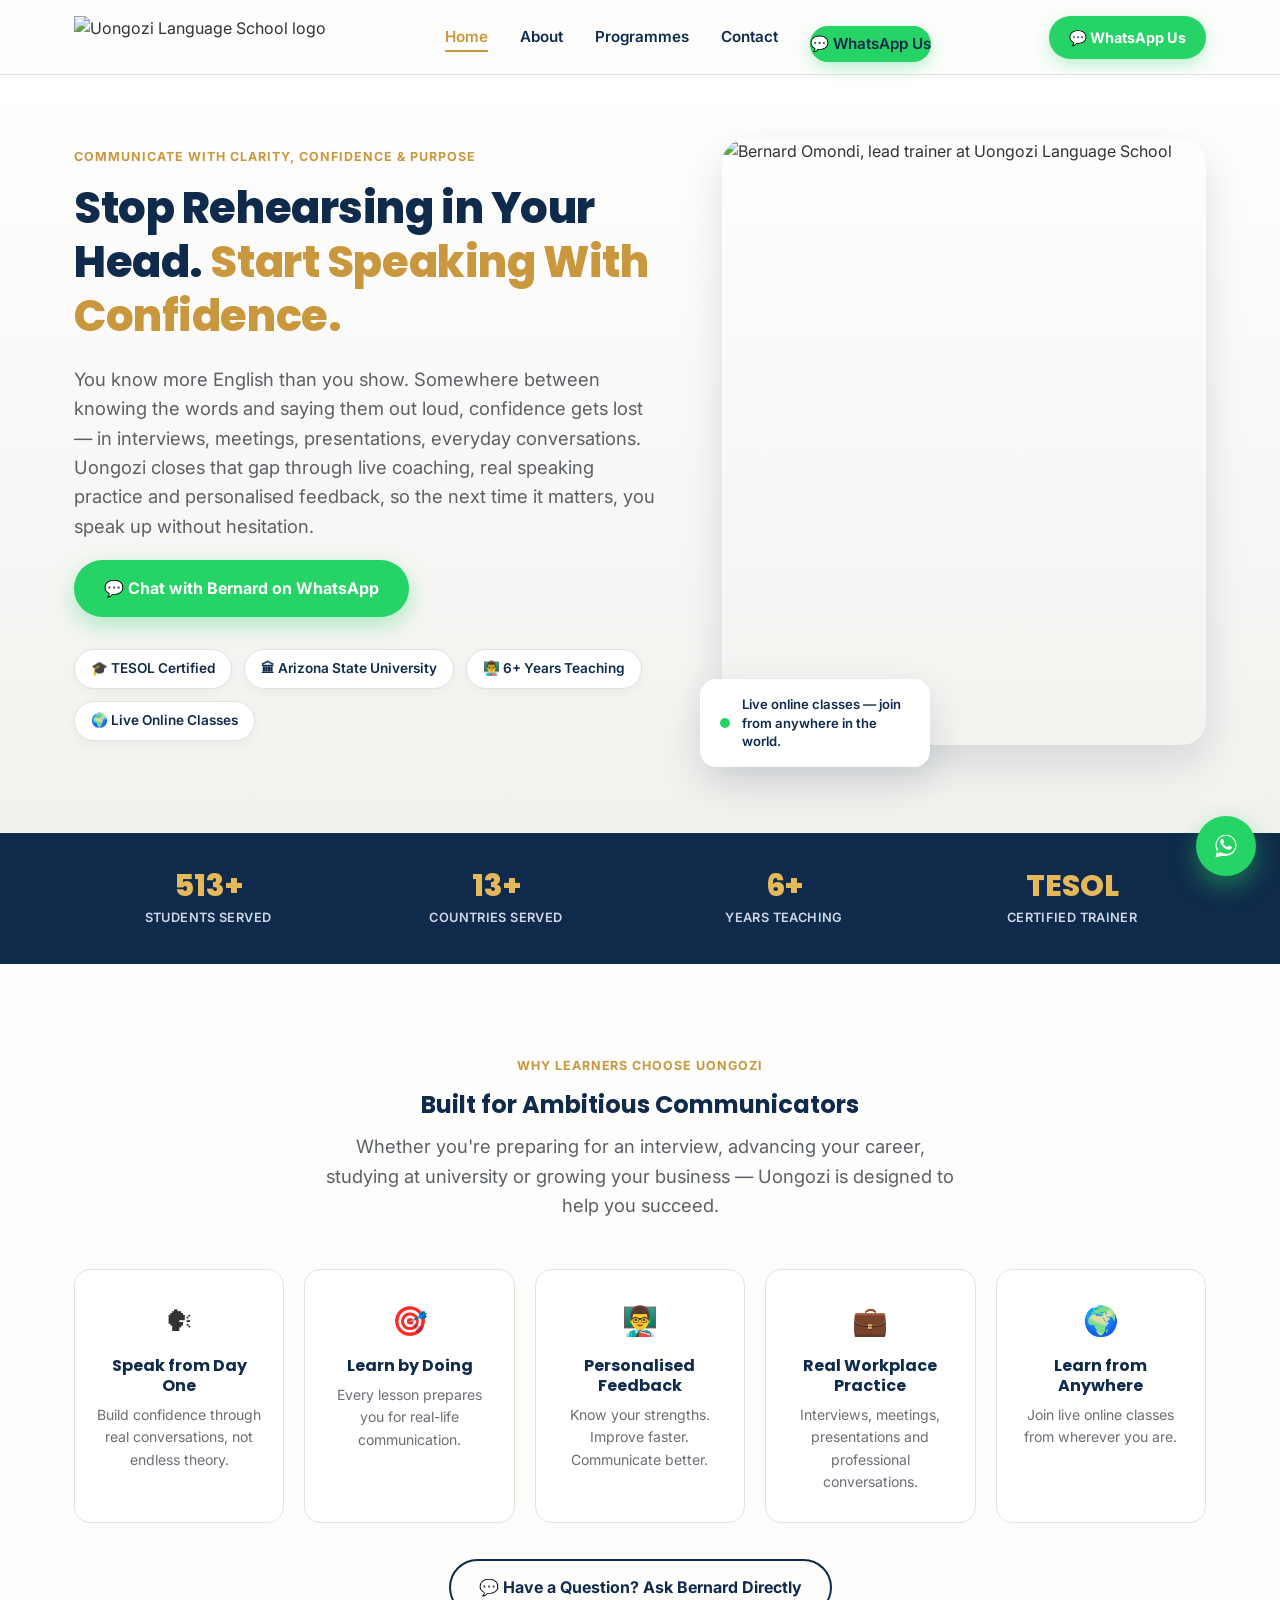
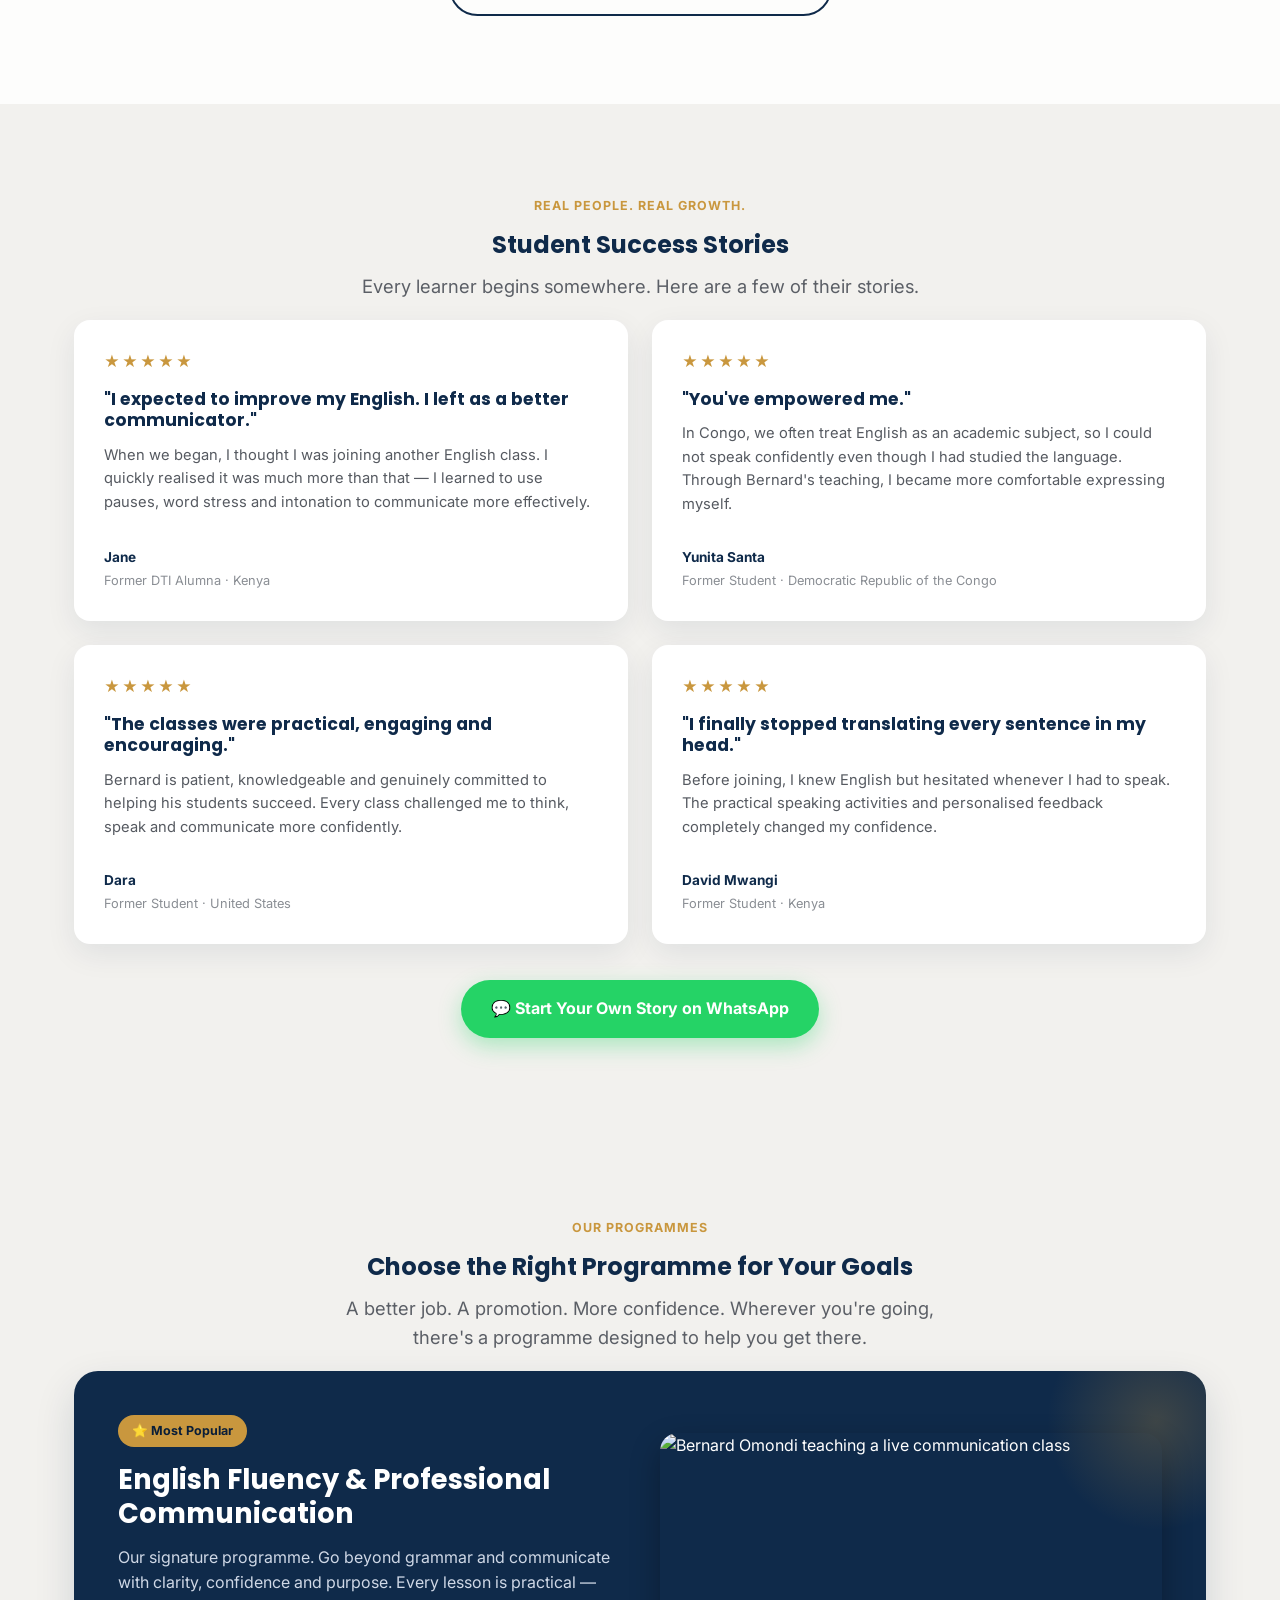
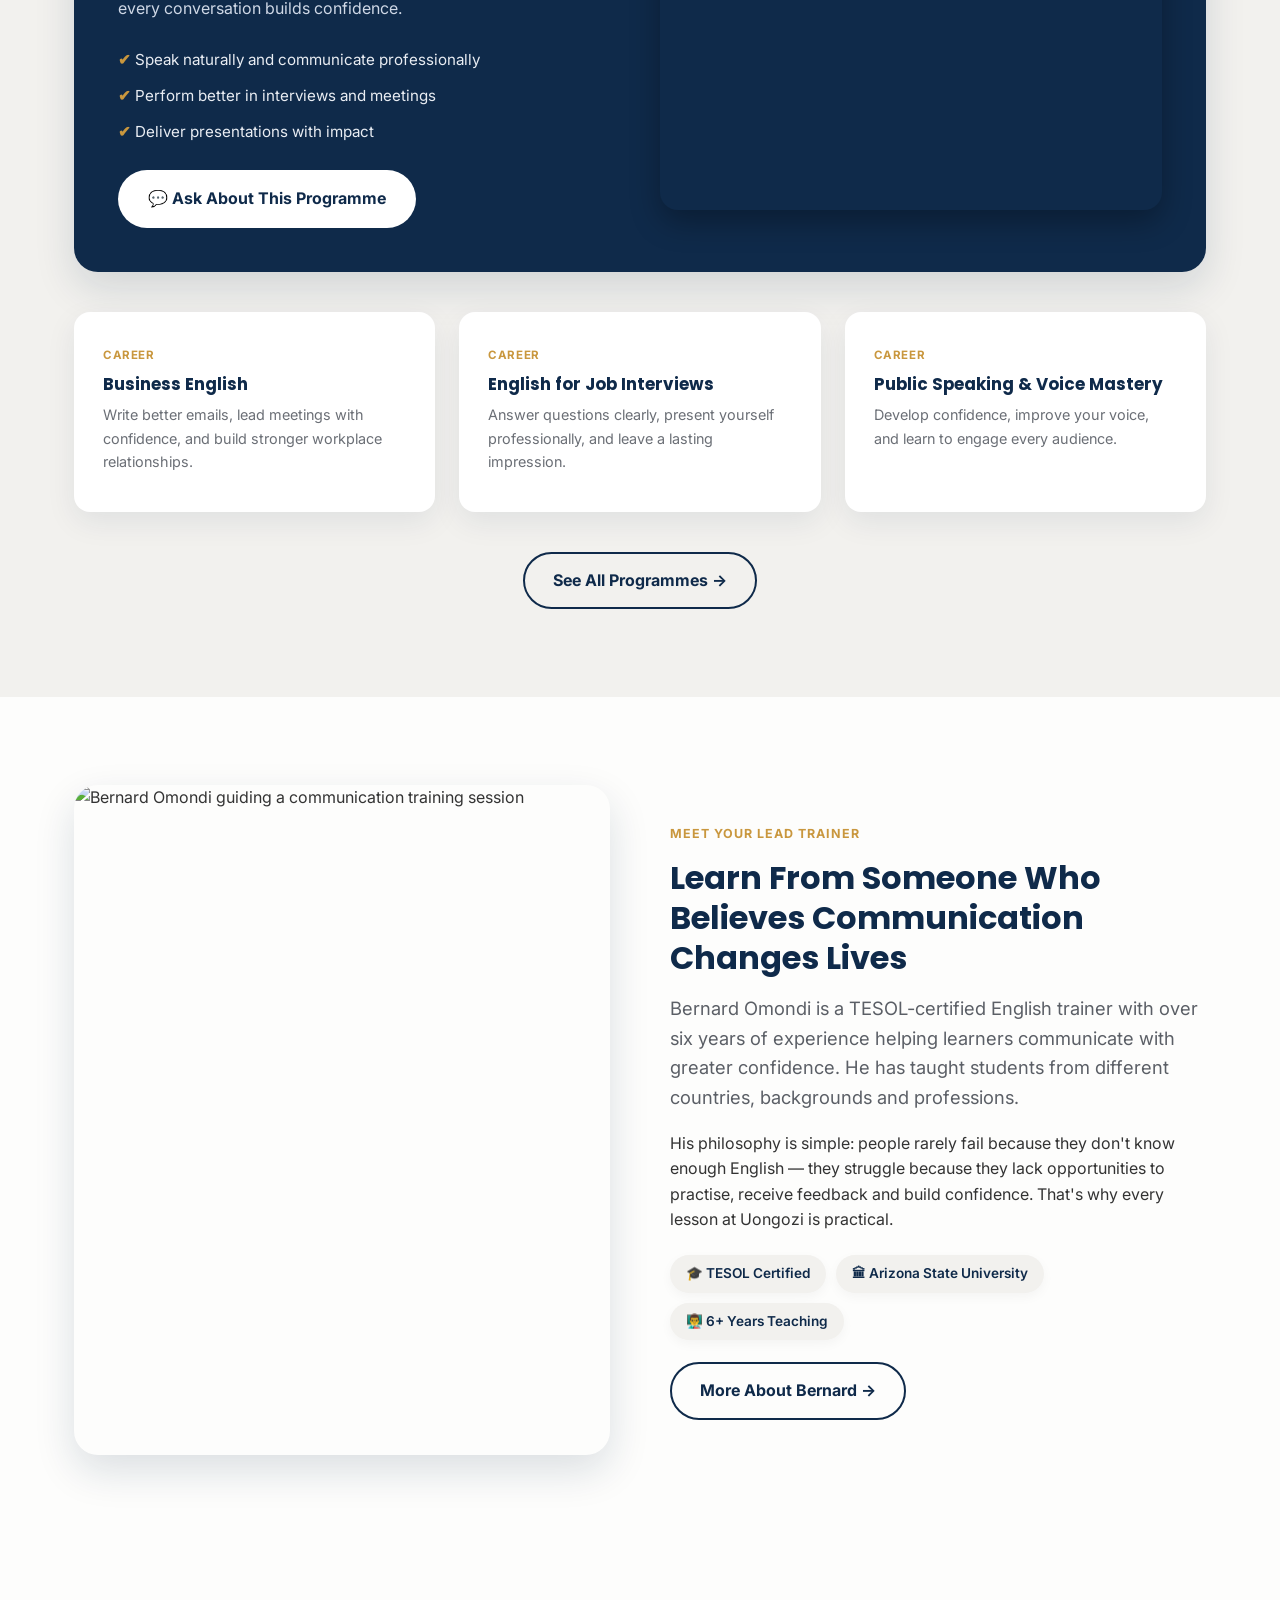
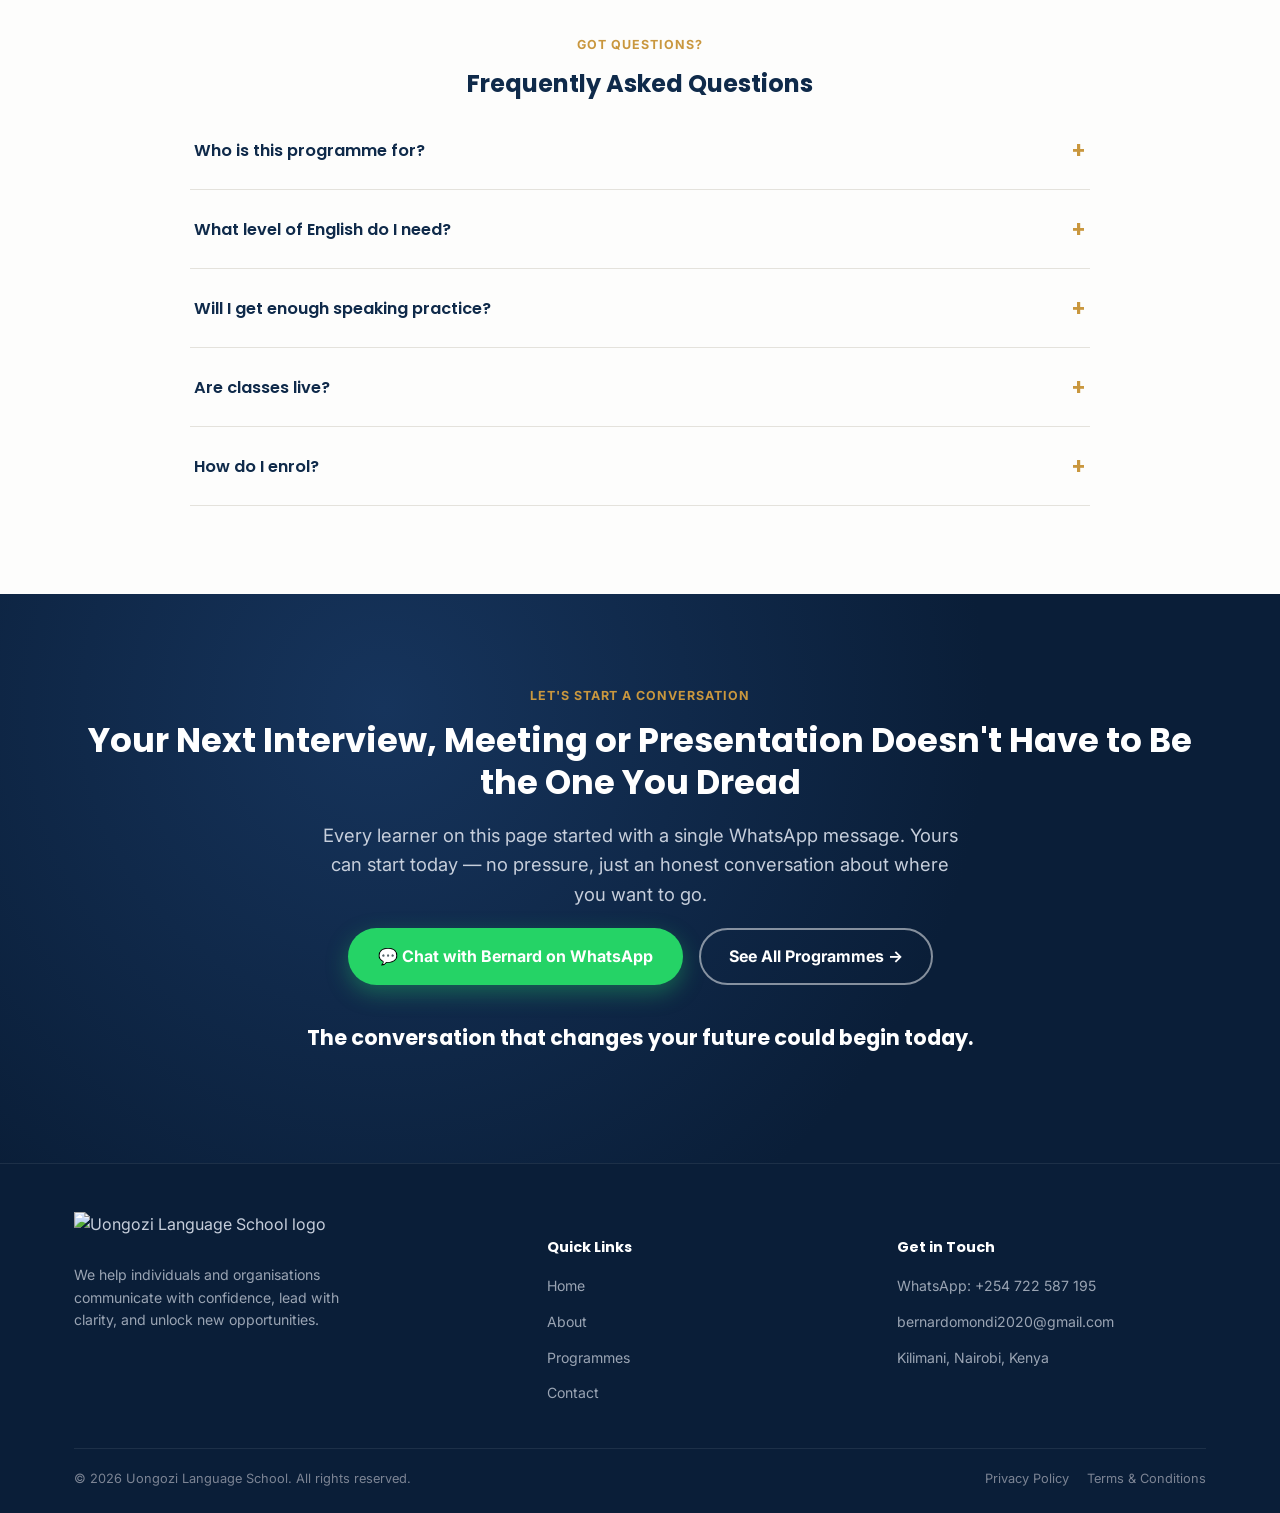
==== index.html @ 48e2d5d8 "Add files via upload" ====
<!DOCTYPE html>
<html lang="en">
<head>
<meta charset="UTF-8">
<meta name="viewport" content="width=device-width, initial-scale=1.0">
<title>Uongozi Language School | Communicate with Clarity, Confidence and Purpose</title>
<meta name="description" content="Uongozi Language School helps professionals, students and entrepreneurs communicate with confidence in English, Kiswahili and French. Live online coaching with Bernard Omondi, TESOL certified. Start a conversation on WhatsApp today.">
<link rel="icon" href="images/logo.png">
<link rel="preconnect" href="https://fonts.googleapis.com">
<link href="https://fonts.googleapis.com/css2?family=Poppins:wght@500;600;700;800&family=Inter:wght@400;500;600;700&display=swap" rel="stylesheet">
<link rel="stylesheet" href="style.css">
</head>
<body>

<header>
  <nav class="nav">
    <a href="index.html" class="brand">
      <img src="images/logo.png" alt="Uongozi Language School logo">
    </a>
    <ul class="nav-links" id="navLinks">
      <li><a href="index.html" class="active">Home</a></li>
      <li><a href="about.html">About</a></li>
      <li><a href="programmes.html">Programmes</a></li>
      <li><a href="contact.html">Contact</a></li>
      <li class="mobile-cta">
        <a href="https://wa.me/254722587195?text=Hi%20Bernard%2C%20I%27d%20like%20to%20know%20more%20about%20Uongozi%20Language%20School" class="nav-cta" style="display:flex;margin-top:14px;">💬 WhatsApp Us</a>
      </li>
    </ul>
    <a href="https://wa.me/254722587195?text=Hi%20Bernard%2C%20I%27d%20like%20to%20know%20more%20about%20Uongozi%20Language%20School" class="nav-cta">💬 WhatsApp Us</a>
    <button class="hamburger" id="hamburger" aria-label="Toggle menu">
      <span></span><span></span><span></span>
    </button>
  </nav>
</header>

<main>

  <!-- HERO -->
  <section class="hero">
    <div class="wrap">
      <div class="hero-copy">
        <span class="eyebrow">Communicate with Clarity, Confidence &amp; Purpose</span>
        <h1>Stop Rehearsing in Your Head. <span class="accent">Start Speaking With Confidence.</span></h1>
        <p class="lead">You know more English than you show. Somewhere between knowing the words and saying them out loud, confidence gets lost — in interviews, meetings, presentations, everyday conversations. Uongozi closes that gap through live coaching, real speaking practice and personalised feedback, so the next time it matters, you speak up without hesitation.</p>
        <a href="https://wa.me/254722587195?text=Hi%20Bernard%2C%20I%27d%20like%20to%20start%20a%20conversation%20about%20Uongozi%20programmes" class="btn btn-primary">💬 Chat with Bernard on WhatsApp</a>
        <div class="hero-badges">
          <span class="badge">🎓 TESOL Certified</span>
          <span class="badge">🏛 Arizona State University</span>
          <span class="badge">👨‍🏫 6+ Years Teaching</span>
          <span class="badge">🌍 Live Online Classes</span>
        </div>
      </div>
      <div class="hero-media">
        <img src="images/bernard-hero.jpg" alt="Bernard Omondi, lead trainer at Uongozi Language School" loading="lazy">
        <div class="float-card">
          <span class="dot"></span>
          <p>Live online classes — join from anywhere in the world.</p>
        </div>
      </div>
    </div>
  </section>

  <!-- SOCIAL PROOF STRIP -->
  <section class="stats-strip">
    <div class="wrap stats-grid">
      <div class="stat-item"><span class="stat-num">513+</span><span class="stat-label">Students Served</span></div>
      <div class="stat-item"><span class="stat-num">13+</span><span class="stat-label">Countries Served</span></div>
      <div class="stat-item"><span class="stat-num">6+</span><span class="stat-label">Years Teaching</span></div>
      <div class="stat-item"><span class="stat-num">TESOL</span><span class="stat-label">Certified Trainer</span></div>
    </div>
  </section>

  <!-- WHY CHOOSE -->
  <section class="why" id="why">
    <div class="wrap center reveal">
      <span class="eyebrow">Why Learners Choose Uongozi</span>
      <h2>Built for Ambitious Communicators</h2>
      <p class="lead">Whether you're preparing for an interview, advancing your career, studying at university or growing your business — Uongozi is designed to help you succeed.</p>
    </div>
    <div class="wrap">
      <div class="why-grid">
        <div class="why-card reveal"><div class="icon">🗣</div><h3>Speak from Day One</h3><p>Build confidence through real conversations, not endless theory.</p></div>
        <div class="why-card reveal"><div class="icon">🎯</div><h3>Learn by Doing</h3><p>Every lesson prepares you for real-life communication.</p></div>
        <div class="why-card reveal"><div class="icon">👨‍🏫</div><h3>Personalised Feedback</h3><p>Know your strengths. Improve faster. Communicate better.</p></div>
        <div class="why-card reveal"><div class="icon">💼</div><h3>Real Workplace Practice</h3><p>Interviews, meetings, presentations and professional conversations.</p></div>
        <div class="why-card reveal"><div class="icon">🌍</div><h3>Learn from Anywhere</h3><p>Join live online classes from wherever you are.</p></div>
      </div>
      <div class="center reveal" style="margin-top:36px;">
        <a href="https://wa.me/254722587195?text=Hi%20Bernard%2C%20I%27d%20like%20to%20know%20more%20about%20Uongozi" class="btn btn-outline">💬 Have a Question? Ask Bernard Directly</a>
      </div>
    </div>
  </section>

  <!-- STORIES (moved up for prominence) -->
  <section class="stories" id="stories">
    <div class="wrap">
      <div class="center reveal">
        <span class="eyebrow">Real People. Real Growth.</span>
        <h2>Student Success Stories</h2>
        <p class="lead">Every learner begins somewhere. Here are a few of their stories.</p>
      </div>
      <div class="stories-grid">
        <div class="story-card reveal">
          <div class="stars">★★★★★</div>
          <h4>"I expected to improve my English. I left as a better communicator."</h4>
          <p class="quote">When we began, I thought I was joining another English class. I quickly realised it was much more than that — I learned to use pauses, word stress and intonation to communicate more effectively.</p>
          <div class="story-meta">Jane<span>Former DTI Alumna · Kenya</span></div>
        </div>
        <div class="story-card reveal">
          <div class="stars">★★★★★</div>
          <h4>"You've empowered me."</h4>
          <p class="quote">In Congo, we often treat English as an academic subject, so I could not speak confidently even though I had studied the language. Through Bernard's teaching, I became more comfortable expressing myself.</p>
          <div class="story-meta">Yunita Santa<span>Former Student · Democratic Republic of the Congo</span></div>
        </div>
        <div class="story-card reveal">
          <div class="stars">★★★★★</div>
          <h4>"The classes were practical, engaging and encouraging."</h4>
          <p class="quote">Bernard is patient, knowledgeable and genuinely committed to helping his students succeed. Every class challenged me to think, speak and communicate more confidently.</p>
          <div class="story-meta">Dara<span>Former Student · United States</span></div>
        </div>
        <div class="story-card reveal">
          <div class="stars">★★★★★</div>
          <h4>"I finally stopped translating every sentence in my head."</h4>
          <p class="quote">Before joining, I knew English but hesitated whenever I had to speak. The practical speaking activities and personalised feedback completely changed my confidence.</p>
          <div class="story-meta">David Mwangi<span>Former Student · Kenya</span></div>
        </div>
      </div>
      <div class="center reveal" style="margin-top:36px;">
        <a href="https://wa.me/254722587195?text=Hi%20Bernard%2C%20I%27d%20like%20to%20know%20more%20about%20Uongozi%20after%20reading%20some%20student%20stories" class="btn btn-primary">💬 Start Your Own Story on WhatsApp</a>
      </div>
    </div>
  </section>

  <!-- FEATURED + ADDITIONAL PROGRAMMES PREVIEW -->
  <section class="programmes-section">
    <div class="wrap">
      <div class="center reveal">
        <span class="eyebrow">Our Programmes</span>
        <h2>Choose the Right Programme for Your Goals</h2>
        <p class="lead">A better job. A promotion. More confidence. Wherever you're going, there's a programme designed to help you get there.</p>
      </div>

      <div class="featured reveal">
        <div>
          <span class="star-badge">⭐ Most Popular</span>
          <h3>English Fluency &amp; Professional Communication</h3>
          <p>Our signature programme. Go beyond grammar and communicate with clarity, confidence and purpose. Every lesson is practical — every conversation builds confidence.</p>
          <ul>
            <li>Speak naturally and communicate professionally</li>
            <li>Perform better in interviews and meetings</li>
            <li>Deliver presentations with impact</li>
          </ul>
          <a href="https://wa.me/254722587195?text=Hi%20Bernard%2C%20I%27m%20interested%20in%20the%20English%20Fluency%20%26%20Professional%20Communication%20programme" class="btn btn-light">💬 Ask About This Programme</a>
        </div>
        <div>
          <img src="images/bernard-teaching.jpg" alt="Bernard Omondi teaching a live communication class" loading="lazy" style="border-radius:18px;width:100%;aspect-ratio:4/3;object-fit:cover;box-shadow:0 12px 30px rgba(0,0,0,.3);">
        </div>
      </div>

      <div class="prog-grid">
        <div class="prog-card reveal"><span class="tag">Career</span><h4>Business English</h4><p>Write better emails, lead meetings with confidence, and build stronger workplace relationships.</p></div>
        <div class="prog-card reveal"><span class="tag">Career</span><h4>English for Job Interviews</h4><p>Answer questions clearly, present yourself professionally, and leave a lasting impression.</p></div>
        <div class="prog-card reveal"><span class="tag">Career</span><h4>Public Speaking &amp; Voice Mastery</h4><p>Develop confidence, improve your voice, and learn to engage every audience.</p></div>
      </div>
      <div class="center reveal" style="margin-top:40px;">
        <a href="programmes.html" class="btn btn-outline">See All Programmes →</a>
      </div>
    </div>
  </section>

  <!-- MEET THE TRAINER -->
  <section class="about-section" id="trainer">
    <div class="wrap">
      <div class="about-grid">
        <div class="about-media reveal">
          <img src="images/bernard-teaching.jpg" alt="Bernard Omondi guiding a communication training session" loading="lazy">
        </div>
        <div class="about-copy reveal">
          <span class="eyebrow">Meet Your Lead Trainer</span>
          <h2>Learn From Someone Who Believes Communication Changes Lives</h2>
          <p class="lead" style="max-width:none;">Bernard Omondi is a TESOL-certified English trainer with over six years of experience helping learners communicate with greater confidence. He has taught students from different countries, backgrounds and professions.</p>
          <p>His philosophy is simple: people rarely fail because they don't know enough English — they struggle because they lack opportunities to practise, receive feedback and build confidence. That's why every lesson at Uongozi is practical.</p>
          <div class="credentials">
            <span class="badge">🎓 TESOL Certified</span>
            <span class="badge">🏛 Arizona State University</span>
            <span class="badge">👨‍🏫 6+ Years Teaching</span>
          </div>
          <a href="about.html" class="btn btn-outline">More About Bernard →</a>
        </div>
      </div>
    </div>
  </section>

  <!-- FAQ -->
  <section class="faq" id="faq">
    <div class="wrap center reveal">
      <span class="eyebrow">Got Questions?</span>
      <h2>Frequently Asked Questions</h2>
    </div>
    <div class="wrap reveal">
      <div class="faq-wrap">
        <div class="faq-item">
          <button class="faq-q">Who is this programme for? <span class="plus">+</span></button>
          <div class="faq-a"><p>Professionals, university students, entrepreneurs, job seekers — anyone who wants to communicate more confidently in English.</p></div>
        </div>
        <div class="faq-item">
          <button class="faq-q">What level of English do I need? <span class="plus">+</span></button>
          <div class="faq-a"><p>You don't need perfect English. If you can understand everyday English, we'll help you build confidence step by step. We also welcome absolute beginners.</p></div>
        </div>
        <div class="faq-item">
          <button class="faq-q">Will I get enough speaking practice? <span class="plus">+</span></button>
          <div class="faq-a"><p>Yes. Speaking is at the heart of every lesson — you'll practise, receive feedback and improve continuously, even during grammar and pronunciation lessons.</p></div>
        </div>
        <div class="faq-item">
          <button class="faq-q">Are classes live? <span class="plus">+</span></button>
          <div class="faq-a"><p>Yes. Every class is delivered live online, making learning interactive, practical and engaging. We don't use recorded classes.</p></div>
        </div>
        <div class="faq-item">
          <button class="faq-q">How do I enrol? <span class="plus">+</span></button>
          <div class="faq-a"><p>Simply send us a WhatsApp message. We'll answer all your questions and guide you through the next steps.</p></div>
        </div>
      </div>
    </div>
  </section>

  <!-- FINAL CTA -->
  <section class="cta-final">
    <div class="wrap reveal">
      <span class="eyebrow">Let's Start a Conversation</span>
      <h2>Your Next Interview, Meeting or Presentation Doesn't Have to Be the One You Dread</h2>
      <p class="lead" style="margin-left:auto;margin-right:auto;">Every learner on this page started with a single WhatsApp message. Yours can start today — no pressure, just an honest conversation about where you want to go.</p>
      <div class="cta-final-actions">
        <a href="https://wa.me/254722587195?text=Hi%20Bernard%2C%20I%27d%20like%20to%20start%20a%20conversation%20about%20Uongozi" class="btn btn-primary">💬 Chat with Bernard on WhatsApp</a>
        <a href="programmes.html" class="btn btn-outline btn-outline-light">See All Programmes →</a>
      </div>
      <p class="final-line">The conversation that changes your future could begin today.</p>
    </div>
  </section>

</main>

<footer>
  <div class="wrap">
    <div class="footer-grid">
      <div class="footer-brand">
        <img src="images/logo.png" alt="Uongozi Language School logo">
        <p>We help individuals and organisations communicate with confidence, lead with clarity, and unlock new opportunities.</p>
      </div>
      <div>
        <h5>Quick Links</h5>
        <ul>
          <li><a href="index.html">Home</a></li>
          <li><a href="about.html">About</a></li>
          <li><a href="programmes.html">Programmes</a></li>
          <li><a href="contact.html">Contact</a></li>
        </ul>
      </div>
      <div>
        <h5>Get in Touch</h5>
        <ul>
          <li><a href="https://wa.me/254722587195">WhatsApp: +254 722 587 195</a></li>
          <li><a href="mailto:bernardomondi2020@gmail.com">bernardomondi2020@gmail.com</a></li>
          <li><a href="contact.html">Kilimani, Nairobi, Kenya</a></li>
        </ul>
      </div>
    </div>
    <div class="footer-bottom">
      <span>© <span id="year"></span> Uongozi Language School. All rights reserved.</span>
      <span class="footer-legal"><a href="contact.html#legal">Privacy Policy</a><a href="contact.html#legal">Terms &amp; Conditions</a></span>
    </div>
  </div>
</footer>

<a href="https://wa.me/254722587195?text=Hi%20Bernard%2C%20I%27d%20like%20to%20start%20a%20conversation" class="wa-float" aria-label="Chat on WhatsApp">
  <svg viewBox="0 0 32 32" fill="currentColor"><path d="M16.001 3C9.373 3 4 8.373 4 15c0 2.379.653 4.601 1.789 6.507L4 29l7.688-1.752A11.93 11.93 0 0 0 16.001 27C22.627 27 28 21.627 28 15S22.627 3 16.001 3zm0 21.75c-1.94 0-3.75-.51-5.32-1.398l-.382-.221-4.565 1.04 1.08-4.448-.25-.396A9.71 9.71 0 0 1 5.25 15c0-5.936 4.815-10.75 10.751-10.75S26.75 9.064 26.75 15 21.937 24.75 16.001 24.75zm5.925-8.09c-.323-.162-1.914-.945-2.211-1.053-.297-.108-.513-.162-.729.162-.216.323-.837 1.053-1.026 1.269-.189.216-.378.243-.701.081-.323-.162-1.363-.503-2.596-1.605-.96-.856-1.608-1.913-1.797-2.236-.189-.323-.02-.497.142-.658.146-.145.323-.378.485-.567.162-.189.216-.323.324-.539.108-.216.054-.405-.027-.567-.081-.162-.729-1.758-.999-2.407-.263-.632-.53-.546-.729-.556l-.62-.011c-.216 0-.567.081-.864.405-.297.323-1.134 1.108-1.134 2.704 0 1.596 1.161 3.137 1.323 3.353.162.216 2.286 3.492 5.539 4.897.774.334 1.377.534 1.848.683.776.247 1.483.212 2.042.129.623-.093 1.914-.783 2.184-1.539.27-.756.27-1.404.189-1.539-.081-.135-.297-.216-.62-.378z"/></svg>
</a>

<script src="script.js"></script>
</body>
</html>
---- style.css ----
:root{
  --navy:#0F2A4A;
  --navy-deep:#0A1E38;
  --gold:#C9973E;
  --gold-light:#E5B85C;
  --white:#FDFDFC;
  --grey:#F2F1EE;
  --grey-border:#E4E2DC;
  --charcoal:#333333;
  --whatsapp:#25D366;
  --whatsapp-dark:#1DA851;
  --radius:16px;
  --shadow:0 10px 30px rgba(15,42,74,0.08);
  --shadow-hover:0 16px 40px rgba(15,42,74,0.14);
  --maxw:1180px;
}
*{box-sizing:border-box;}
html{scroll-behavior:smooth;}
body{
  margin:0;
  font-family:'Inter',sans-serif;
  color:var(--charcoal);
  background:var(--white);
  line-height:1.6;
  -webkit-font-smoothing:antialiased;
}
h1,h2,h3,h4{
  font-family:'Poppins',sans-serif;
  color:var(--navy);
  margin:0 0 .5em;
  line-height:1.25;
}
p{margin:0 0 1em;}
a{color:inherit;text-decoration:none;}
img{max-width:100%;display:block;}
.wrap{max-width:var(--maxw);margin:0 auto;padding:0 24px;}
section{padding:88px 0;}
.eyebrow{
  display:inline-block;color:var(--gold);font-weight:700;letter-spacing:.08em;
  text-transform:uppercase;font-size:.78rem;margin-bottom:14px;
}
.center{text-align:center;}
.lead{font-size:1.15rem;color:#5b5f66;max-width:640px;}
.center .lead{margin-left:auto;margin-right:auto;}

/* NAV */
header{
  position:sticky;top:0;z-index:100;
  background:rgba(253,253,252,0.92);backdrop-filter:blur(8px);
  border-bottom:1px solid var(--grey-border);
}
.nav{display:flex;align-items:center;justify-content:space-between;padding:12px 24px;max-width:var(--maxw);margin:0 auto;}
.brand{display:flex;align-items:center;gap:10px;}
.brand img{height:42px;width:auto;}
.nav-links{display:flex;gap:32px;list-style:none;margin:0;padding:0;align-items:center;}
.nav-links a{font-weight:600;font-size:.95rem;color:var(--navy);position:relative;padding:6px 0;}
.nav-links a::after{content:'';position:absolute;left:0;bottom:0;width:0;height:2px;background:var(--gold);transition:width .25s ease;}
.nav-links a:hover::after,.nav-links a.active::after{width:100%;}
.nav-links a.active{color:var(--gold);}
.nav-cta{
  background:var(--whatsapp);color:#fff;padding:10px 20px;border-radius:999px;font-weight:700;font-size:.9rem;
  display:flex;align-items:center;gap:8px;box-shadow:0 6px 16px rgba(37,211,102,.3);
  transition:transform .2s ease, box-shadow .2s ease;
}
.nav-cta:hover{transform:translateY(-2px);box-shadow:0 10px 22px rgba(37,211,102,.4);}
.hamburger{display:none;flex-direction:column;gap:5px;background:none;border:none;cursor:pointer;padding:8px;}
.hamburger span{width:24px;height:2px;background:var(--navy);border-radius:2px;}

/* BUTTONS */
.btn{display:inline-flex;align-items:center;gap:10px;padding:16px 30px;border-radius:999px;font-weight:700;font-size:1rem;transition:transform .2s ease, box-shadow .2s ease;border:none;cursor:pointer;}
.btn-primary{background:var(--whatsapp);color:#fff;box-shadow:0 8px 22px rgba(37,211,102,.35);}
.btn-primary:hover{transform:translateY(-3px);box-shadow:0 14px 28px rgba(37,211,102,.45);background:var(--whatsapp-dark);}
.btn-outline{background:transparent;color:var(--navy);border:2px solid var(--navy);padding:14px 28px;}
.btn-outline:hover{background:var(--navy);color:#fff;}
.btn-light{background:#fff;color:var(--navy);}
.btn-light:hover{transform:translateY(-3px);box-shadow:0 14px 28px rgba(0,0,0,.2);}

/* HOME HERO */
.hero{padding:64px 0 88px;background:linear-gradient(180deg,#fff 0%,var(--grey) 100%);overflow:hidden;}
.hero .wrap{display:grid;grid-template-columns:1.1fr .9fr;gap:56px;align-items:center;}
.hero h1{font-size:2.7rem;font-weight:800;letter-spacing:-.01em;}
.hero .accent{color:var(--gold);}
.hero-badges{display:flex;flex-wrap:wrap;gap:12px;margin-top:32px;}
.badge{background:#fff;border:1px solid var(--grey-border);border-radius:999px;padding:8px 16px;font-size:.85rem;font-weight:600;color:var(--navy);display:flex;align-items:center;gap:6px;box-shadow:0 4px 12px rgba(0,0,0,.04);}
.hero-media{position:relative;}
.hero-media img{border-radius:24px;box-shadow:var(--shadow-hover);width:100%;aspect-ratio:4/5;object-fit:cover;}
.hero-media .float-card{position:absolute;bottom:-22px;left:-22px;background:#fff;border-radius:16px;padding:16px 20px;box-shadow:var(--shadow-hover);display:flex;align-items:center;gap:12px;max-width:230px;}
.hero-media .float-card .dot{width:10px;height:10px;border-radius:50%;background:var(--whatsapp);flex-shrink:0;}
.hero-media .float-card p{margin:0;font-size:.82rem;font-weight:600;color:var(--navy);line-height:1.4;}

/* SUBPAGE HERO (About / Programmes / Contact) */
.page-hero{background:radial-gradient(circle at 25% 20%,#16345c 0%, var(--navy-deep) 65%);color:#fff;padding:80px 0 64px;text-align:center;}
.page-hero .eyebrow{color:var(--gold-light);}
.page-hero h1{color:#fff;font-size:2.4rem;}
.page-hero p.lead{color:#c6cedb;margin-left:auto;margin-right:auto;}

/* SOCIAL PROOF STRIP */
section.stats-strip{background:var(--navy);padding:36px 0;}
.stats-grid{display:grid;grid-template-columns:repeat(4,1fr);gap:20px;}
.stat-item{text-align:center;}
.stat-num{display:block;font-family:'Poppins',sans-serif;font-weight:800;font-size:1.9rem;color:var(--gold-light);line-height:1.1;}
.stat-label{display:block;font-size:.8rem;color:#cfd8e6;margin-top:6px;letter-spacing:.03em;text-transform:uppercase;font-weight:600;}
@media (max-width:860px){
  .stats-grid{grid-template-columns:repeat(2,1fr);gap:24px;}
}

/* WHY CHOOSE grid */
.why-grid{display:grid;grid-template-columns:repeat(5,1fr);gap:20px;margin-top:48px;}
.why-card{background:#fff;border:1px solid var(--grey-border);border-radius:var(--radius);padding:28px 22px;text-align:center;transition:transform .25s ease, box-shadow .25s ease;}
.why-card:hover{transform:translateY(-6px);box-shadow:var(--shadow-hover);border-color:transparent;}
.why-card .icon{font-size:1.8rem;margin-bottom:12px;}
.why-card h3{font-size:1rem;margin-bottom:8px;}
.why-card p{font-size:.88rem;color:#6b6f76;margin:0;}
section.why{background:var(--white);}

/* PROGRAMMES */
section.programmes-section{background:var(--grey);}
.featured{background:var(--navy);color:#fff;border-radius:24px;padding:44px;display:grid;grid-template-columns:1fr 1fr;gap:40px;align-items:center;margin-bottom:40px;box-shadow:var(--shadow-hover);position:relative;overflow:hidden;}
.featured::before{content:'';position:absolute;top:-60px;right:-60px;width:220px;height:220px;border-radius:50%;background:radial-gradient(circle,rgba(201,151,62,.25),transparent 70%);}
.star-badge{display:inline-flex;align-items:center;gap:6px;background:var(--gold);color:var(--navy-deep);font-weight:700;font-size:.78rem;padding:6px 14px;border-radius:999px;margin-bottom:16px;}
.featured h3{color:#fff;font-size:1.7rem;}
.featured p{color:#cfd8e6;}
.featured ul{list-style:none;padding:0;margin:20px 0;}
.featured li{padding:6px 0;color:#e9edf3;font-size:.95rem;}
.featured li::before{content:'✔ ';color:var(--gold);font-weight:700;}
.prog-grid{display:grid;grid-template-columns:repeat(3,1fr);gap:24px;}
.prog-card{background:#fff;border-radius:var(--radius);padding:28px;box-shadow:var(--shadow);transition:transform .25s ease, box-shadow .25s ease;border:1px solid transparent;}
.prog-card:hover{transform:translateY(-6px);box-shadow:var(--shadow-hover);}
.prog-card h4{font-size:1.05rem;margin-bottom:8px;}
.prog-card p{font-size:.9rem;color:#6b6f76;margin-bottom:10px;}
.prog-card ul{margin:0;padding-left:18px;font-size:.85rem;color:#6b6f76;}
.prog-card ul li{margin-bottom:4px;}
.prog-card .tag{display:inline-block;font-size:.72rem;font-weight:700;color:var(--gold);text-transform:uppercase;letter-spacing:.05em;margin-bottom:10px;}
.prog-category{font-size:.95rem;font-weight:700;color:var(--navy);margin:36px 0 18px;text-transform:uppercase;letter-spacing:.04em;}
.prog-category:first-of-type{margin-top:0;}

/* ABOUT / TRAINER */
section.about-section{background:var(--white);}
.about-grid{display:grid;grid-template-columns:1fr 1fr;gap:60px;align-items:center;}
.about-copy h2{font-size:2rem;}
.about-media{position:relative;}
.about-media img{border-radius:24px;box-shadow:var(--shadow-hover);width:100%;aspect-ratio:4/5;object-fit:cover;}
.credentials{display:flex;flex-wrap:wrap;gap:10px;margin:22px 0;}
.credentials .badge{background:var(--grey);border:none;}
.values{display:grid;grid-template-columns:repeat(3,1fr);gap:18px;margin-top:40px;}
.value-card{background:var(--grey);border-radius:var(--radius);padding:22px;}
.value-card h4{font-size:.95rem;margin-bottom:6px;}
.value-card p{font-size:.85rem;color:#6b6f76;margin:0;}
.two-col{display:grid;grid-template-columns:1fr 1fr;gap:32px;margin-top:16px;}

/* TESTIMONIALS */
section.stories{background:var(--grey);}
.stories-grid{display:grid;grid-template-columns:1fr 1fr;gap:24px;}
.story-card{background:#fff;border-radius:var(--radius);padding:30px;box-shadow:var(--shadow);transition:transform .25s ease, box-shadow .25s ease;display:flex;flex-direction:column;}
.story-card:hover{transform:translateY(-6px);box-shadow:var(--shadow-hover);}
.stars{color:var(--gold);font-size:.95rem;margin-bottom:14px;letter-spacing:2px;}
.story-card h4{font-size:1.08rem;margin-bottom:12px;}
.story-card p.quote{font-size:.92rem;color:#565a61;flex-grow:1;}
.story-meta{margin-top:16px;font-size:.85rem;color:var(--navy);font-weight:700;}
.story-meta span{display:block;font-weight:400;color:#8a8e94;font-size:.8rem;margin-top:2px;}

/* FAQ */
section.faq{background:var(--white);}
.faq-wrap{max-width:900px;margin:0 auto;}
.faq-item{border-bottom:1px solid var(--grey-border);}
.faq-q{width:100%;text-align:left;background:none;border:none;padding:22px 4px;font-family:'Poppins',sans-serif;font-weight:600;font-size:1.02rem;color:var(--navy);display:flex;justify-content:space-between;align-items:center;cursor:pointer;gap:20px;}
.faq-q .plus{font-size:1.4rem;color:var(--gold);flex-shrink:0;transition:transform .25s ease;}
.faq-item.open .plus{transform:rotate(45deg);}
.faq-a{max-height:0;overflow:hidden;transition:max-height .3s ease;}
.faq-a p{padding:0 4px 22px;color:#5b5f66;font-size:.95rem;margin:0;}

/* CONTACT / CTA */
section.cta-final{background:var(--navy-deep);color:#fff;text-align:center;background:radial-gradient(circle at 30% 20%, #16345c 0%, var(--navy-deep) 60%);}
.cta-final h2{color:#fff;font-size:2.1rem;}
.cta-final p.lead{color:#c6cedb;}
.contact-cards{display:grid;grid-template-columns:repeat(3,1fr);gap:20px;margin:44px 0;}
.contact-card{background:rgba(255,255,255,.06);border:1px solid rgba(255,255,255,.12);border-radius:var(--radius);padding:26px;transition:transform .25s ease, background .25s ease;}
.contact-card:hover{transform:translateY(-6px);background:rgba(255,255,255,.1);}
.contact-card .icon{font-size:1.6rem;margin-bottom:10px;}
.contact-card h4{color:#fff;font-size:1rem;margin-bottom:6px;}
.contact-card p{color:#c6cedb;font-size:.9rem;margin:0;}
.final-line{font-size:1.3rem;font-weight:700;margin-top:36px;color:#fff;font-family:'Poppins',sans-serif;}
.cta-final-actions{display:flex;gap:16px;justify-content:center;flex-wrap:wrap;}
.btn-outline-light{color:#fff;border-color:rgba(255,255,255,.5);}
.btn-outline-light:hover{background:#fff;color:var(--navy);}
@media (max-width:480px){
  .cta-final-actions{flex-direction:column;align-items:center;}
}

/* CONTACT PAGE extras */
section.contact-info{background:var(--white);}
.info-grid{display:grid;grid-template-columns:repeat(3,1fr);gap:24px;}
.info-card{background:var(--grey);border-radius:var(--radius);padding:32px;text-align:center;transition:transform .25s ease, box-shadow .25s ease;}
.info-card:hover{transform:translateY(-6px);box-shadow:var(--shadow-hover);}
.info-card .icon{font-size:2rem;margin-bottom:14px;}
.info-card h4{margin-bottom:6px;}
.info-card p{color:#6b6f76;margin:0;font-size:.92rem;}
.legal{background:var(--grey);padding:56px 0;}
.legal-grid{display:grid;grid-template-columns:1fr 1fr;gap:40px;}
.legal h4{font-size:1rem;margin-bottom:8px;}
.legal p{font-size:.85rem;color:#6b6f76;}

/* FOOTER */
footer{background:var(--navy-deep);color:#c6cedb;padding:48px 0 24px;border-top:1px solid rgba(255,255,255,.08);}
.footer-grid{display:grid;grid-template-columns:1.4fr 1fr 1fr;gap:40px;margin-bottom:32px;}
.footer-brand img{height:38px;margin-bottom:14px;}
.footer-brand p{font-size:.88rem;color:#9aa4b3;max-width:280px;}
footer h5{color:#fff;font-family:'Poppins',sans-serif;font-size:.9rem;margin-bottom:14px;}
footer ul{list-style:none;padding:0;margin:0;}
footer li{margin-bottom:10px;}
footer a{font-size:.88rem;color:#9aa4b3;transition:color .2s ease;}
footer a:hover{color:var(--gold-light);}
.footer-bottom{border-top:1px solid rgba(255,255,255,.08);padding-top:20px;display:flex;justify-content:space-between;flex-wrap:wrap;gap:12px;font-size:.8rem;color:#7c8494;}
.footer-legal a{font-size:.8rem;color:#7c8494;margin-left:18px;}

/* WHATSAPP FLOAT */
.wa-float{position:fixed;bottom:24px;right:24px;z-index:200;background:var(--whatsapp);color:#fff;width:60px;height:60px;border-radius:50%;display:flex;align-items:center;justify-content:center;box-shadow:0 10px 26px rgba(37,211,102,.45);transition:transform .2s ease;}
.wa-float:hover{transform:scale(1.08);}
.wa-float svg{width:28px;height:28px;}

/* ANIMATIONS */
.reveal{opacity:0;transform:translateY(24px);transition:opacity .7s ease, transform .7s ease;}
.reveal.visible{opacity:1;transform:translateY(0);}
@media (prefers-reduced-motion: reduce){
  .reveal{opacity:1;transform:none;transition:none;}
  html{scroll-behavior:auto;}
}

/* RESPONSIVE */
@media (max-width:980px){
  .why-grid{grid-template-columns:repeat(3,1fr);}
  .prog-grid{grid-template-columns:repeat(2,1fr);}
  .contact-cards, .info-grid{grid-template-columns:1fr;}
  .footer-grid{grid-template-columns:1fr 1fr;}
  .two-col, .legal-grid{grid-template-columns:1fr;}
}
@media (max-width:860px){
  .nav-links{position:fixed;top:66px;left:0;right:0;background:#fff;flex-direction:column;padding:20px 24px;gap:0;border-bottom:1px solid var(--grey-border);transform:translateY(-130%);transition:transform .3s ease;box-shadow:0 12px 24px rgba(0,0,0,.06);}
  .nav-links.open{transform:translateY(0);}
  .nav-links li{width:100%;border-bottom:1px solid var(--grey-border);}
  .nav-links a{display:block;padding:14px 0;}
  .nav-cta{display:none;}
  .nav-links .mobile-cta{display:flex;}
  .hamburger{display:flex;}
  .hero .wrap{grid-template-columns:1fr;}
  .hero-media{order:-1;max-width:360px;margin:0 auto;}
  .hero h1{font-size:2.1rem;}
  .page-hero h1{font-size:1.9rem;}
  .why-grid{grid-template-columns:repeat(2,1fr);}
  .featured{grid-template-columns:1fr;padding:30px;}
  .prog-grid{grid-template-columns:1fr;}
  .about-grid{grid-template-columns:1fr;}
  .about-media{max-width:340px;margin:0 auto 20px;}
  .values{grid-template-columns:1fr;}
  .stories-grid{grid-template-columns:1fr;}
  .footer-grid{grid-template-columns:1fr;gap:28px;}
  section{padding:60px 0;}
}
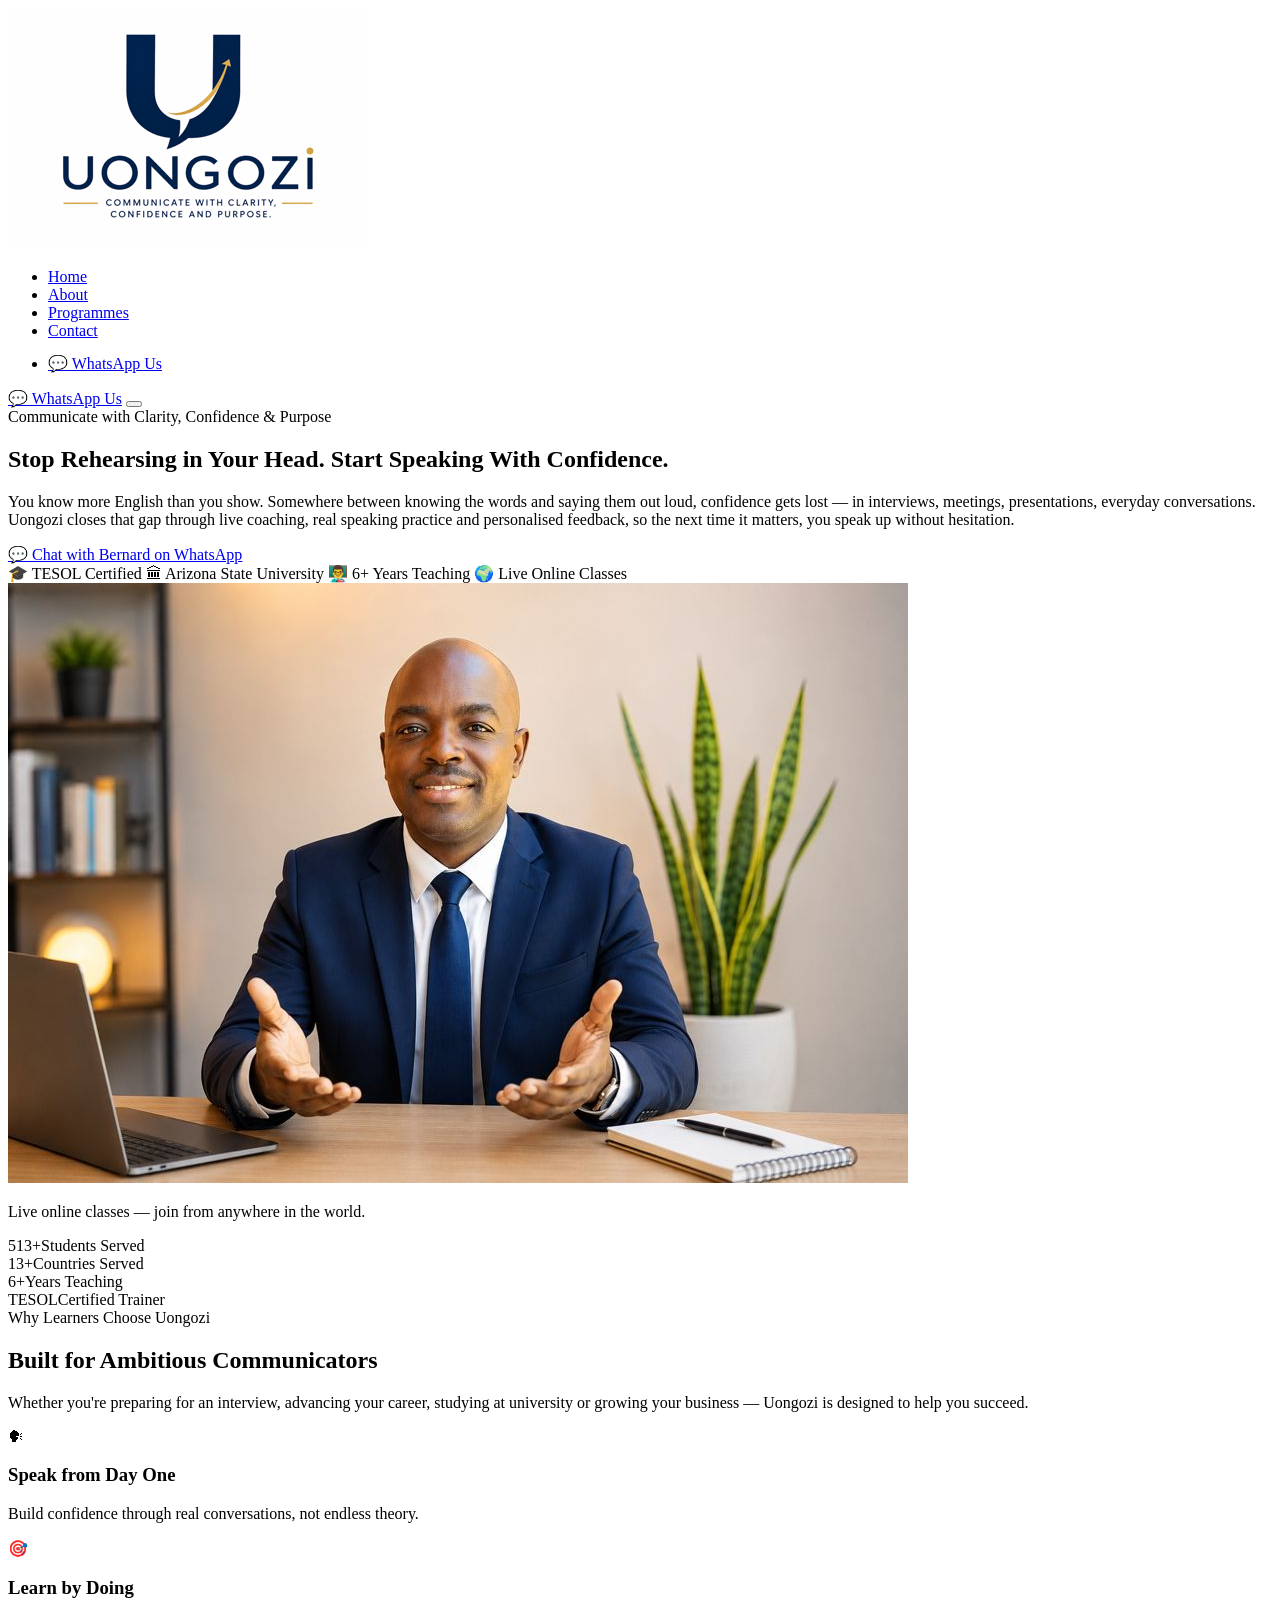
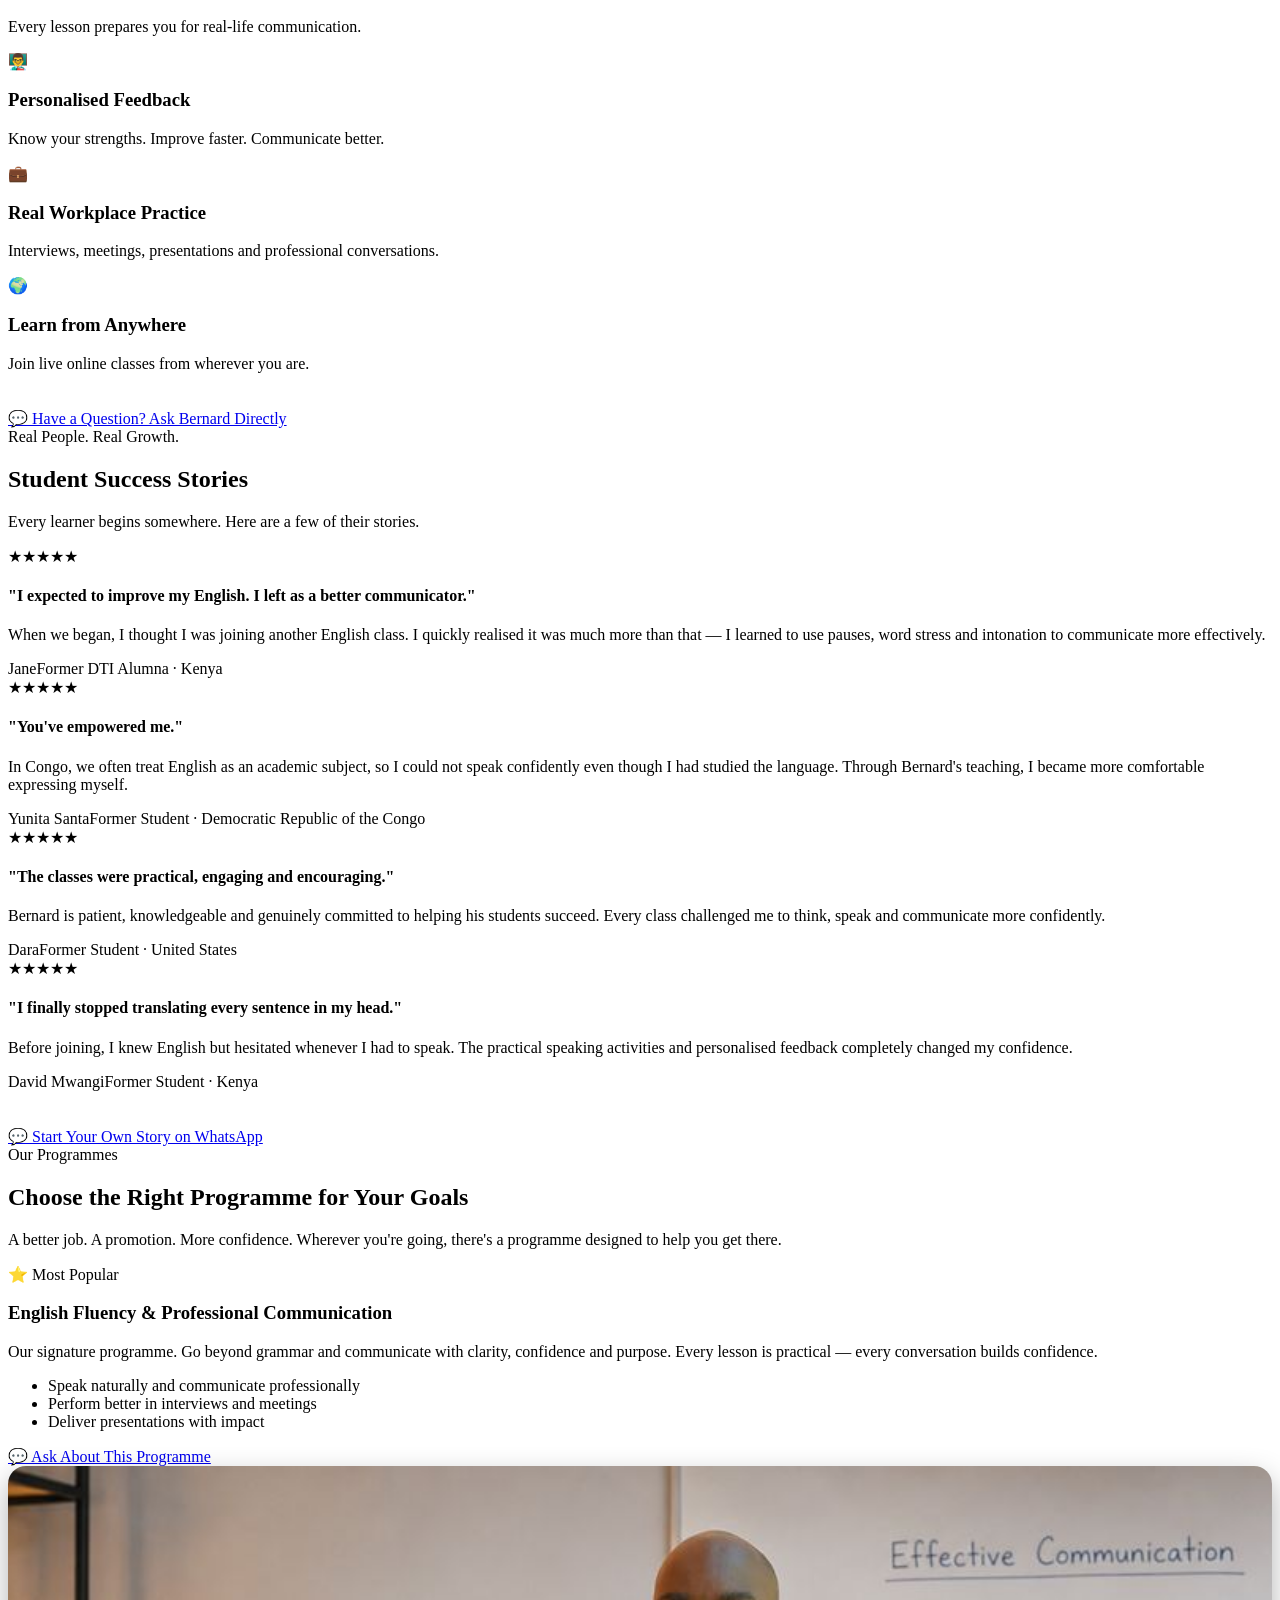
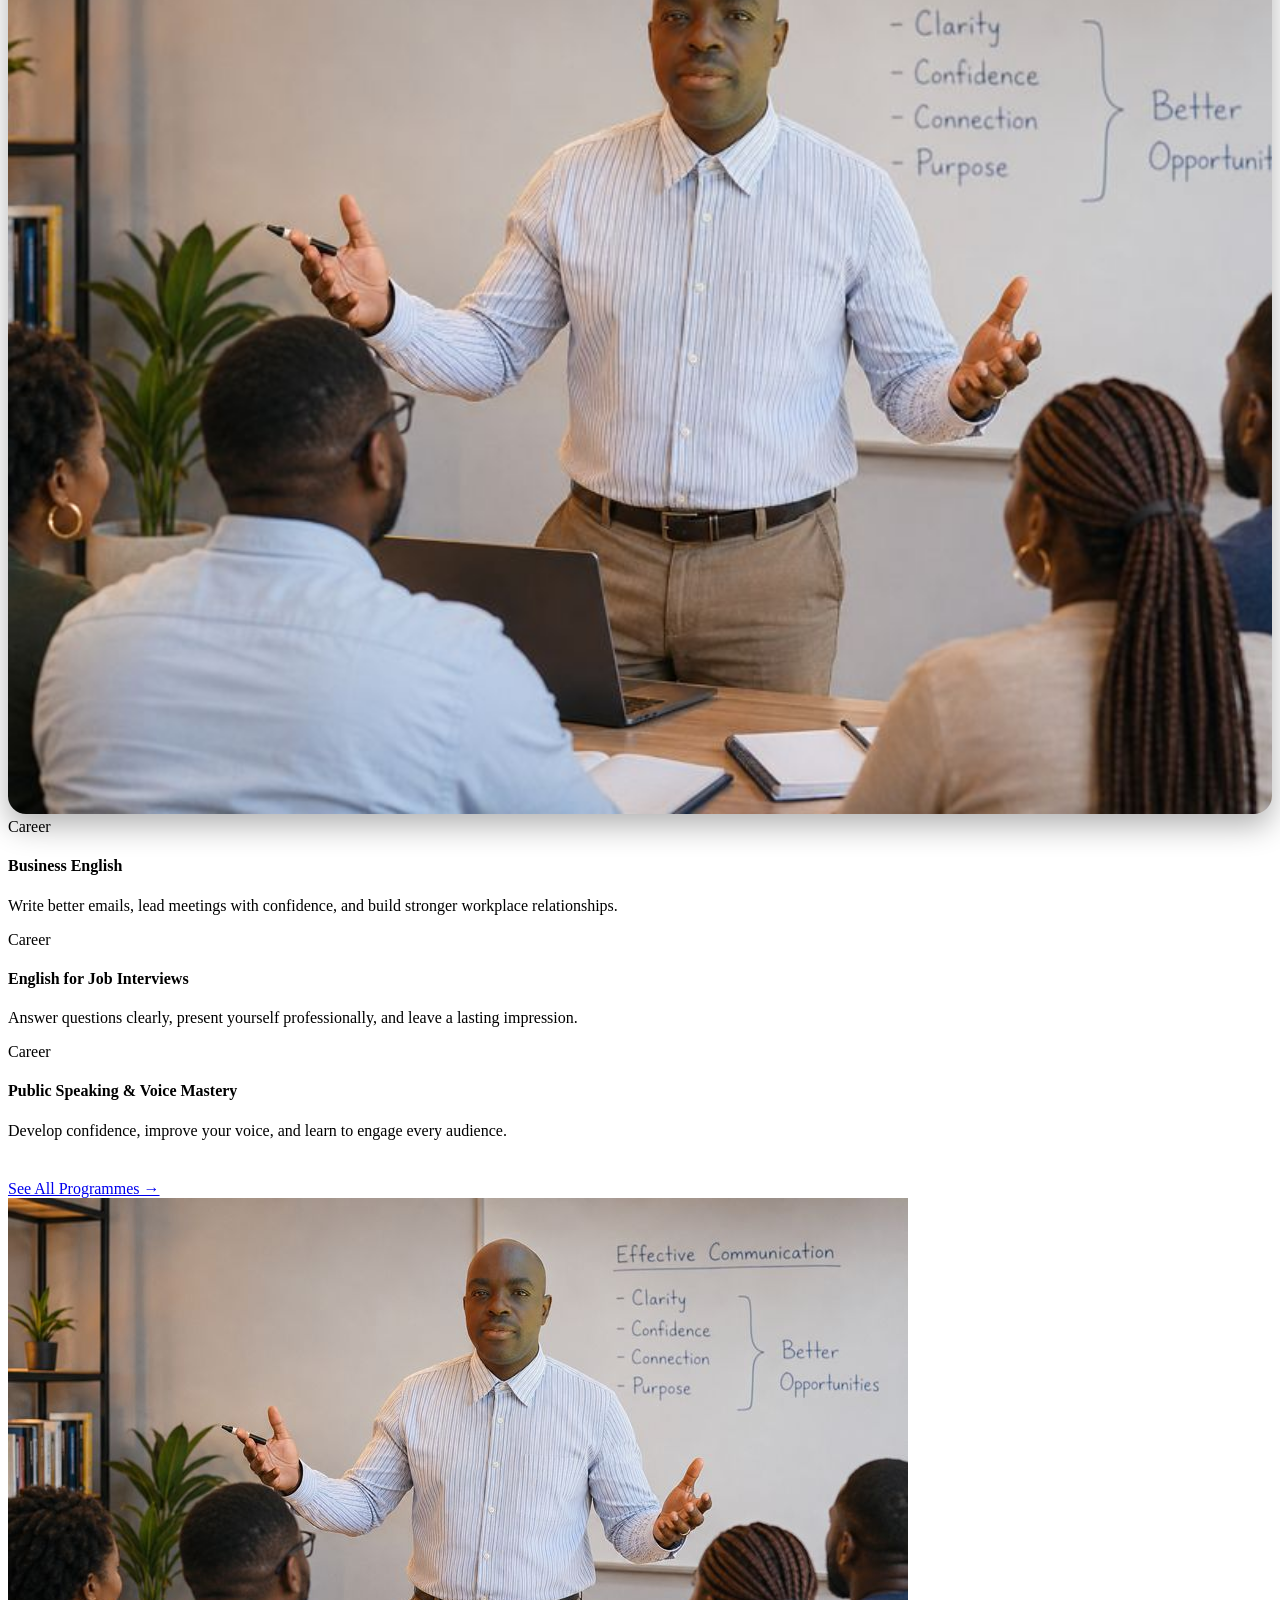
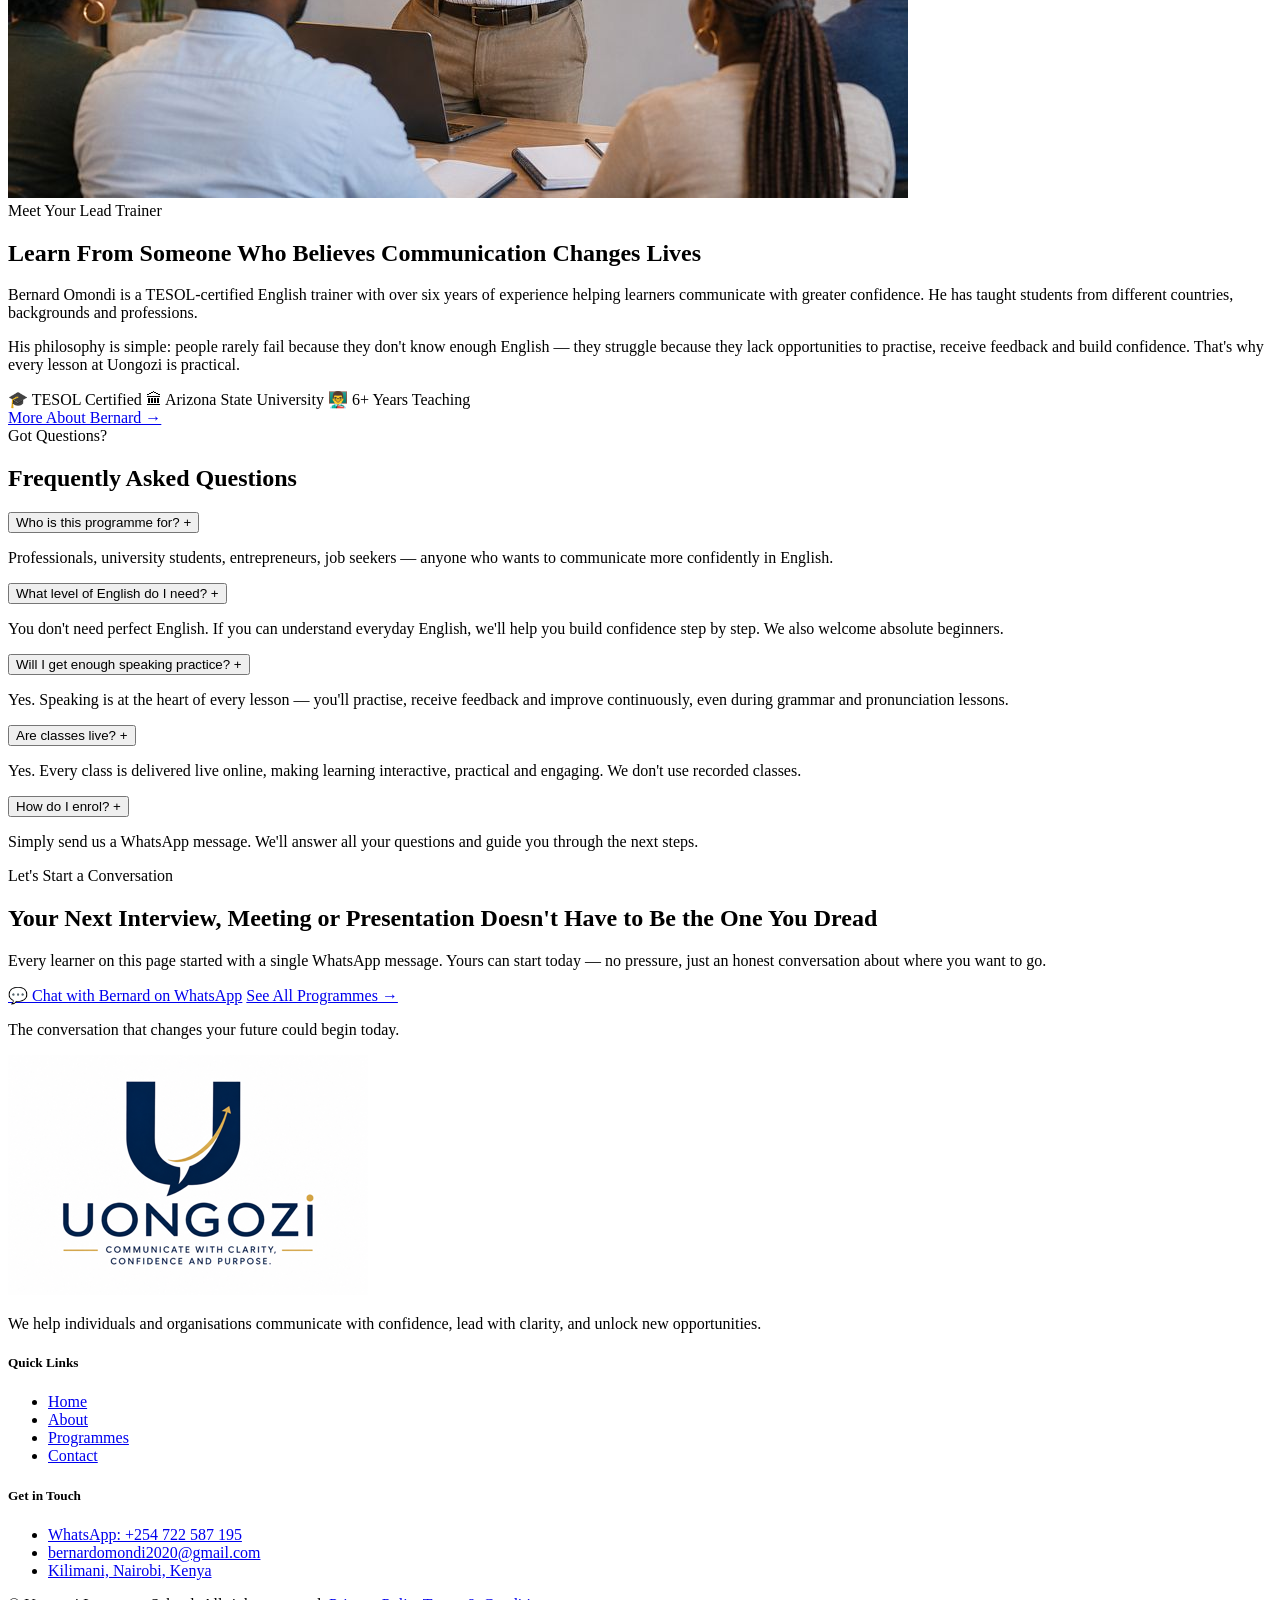
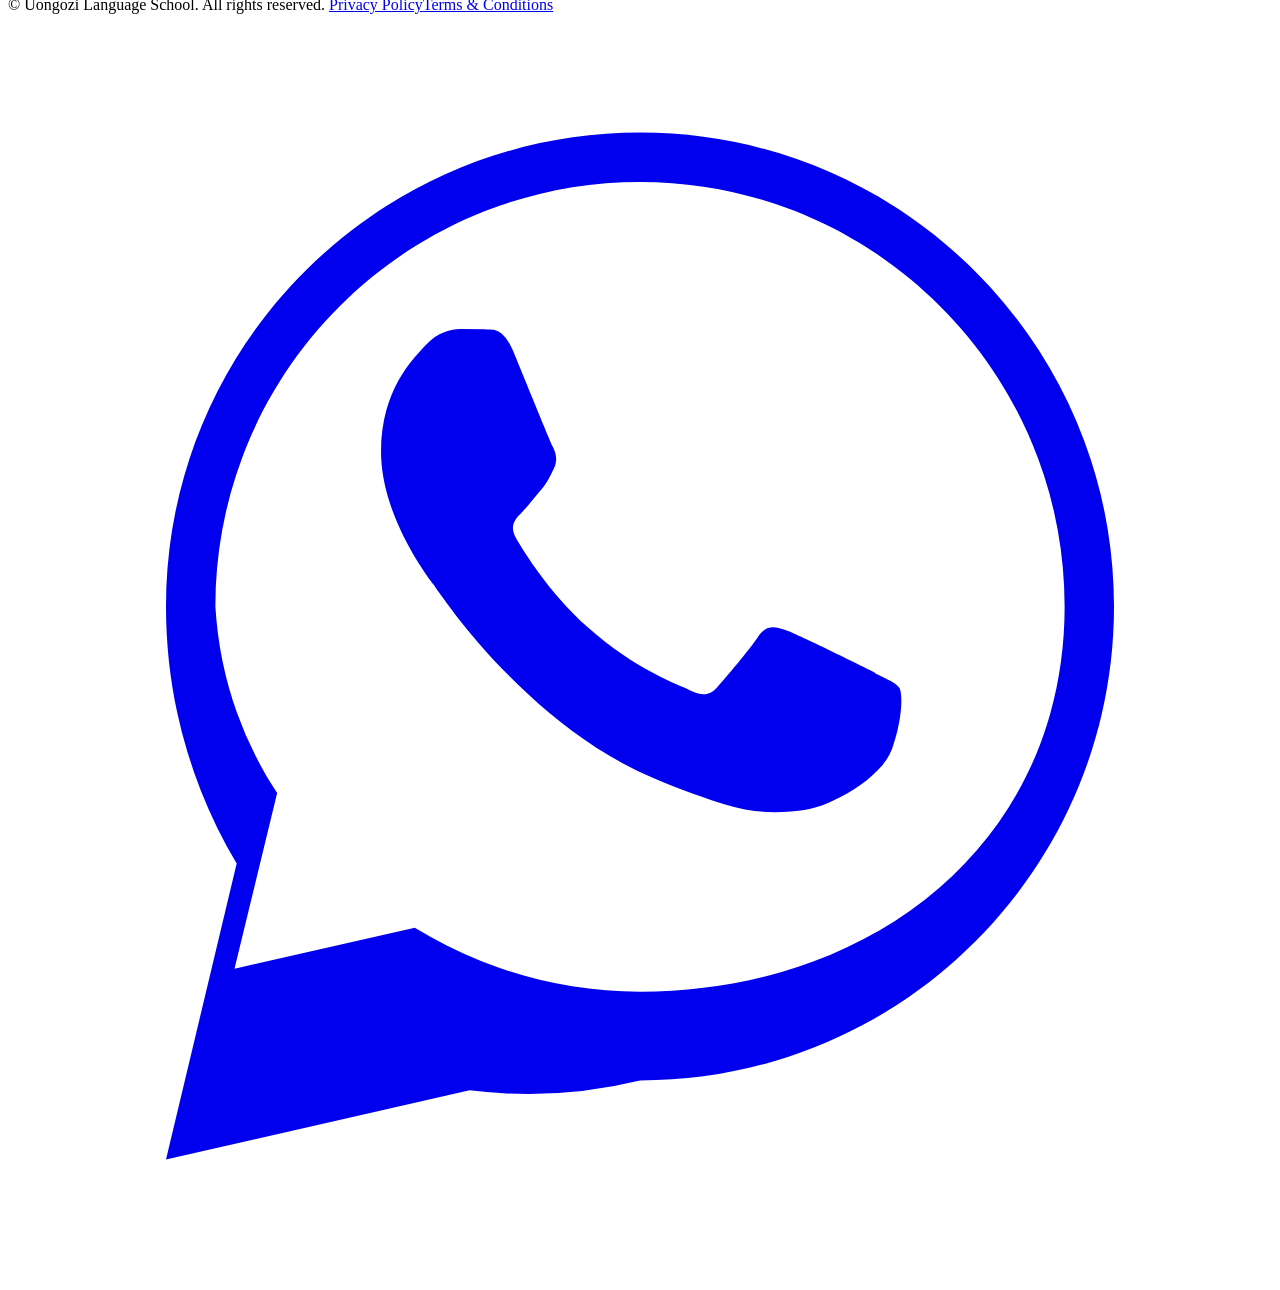
==== commit bd556676: "Add files via upload" ====
--- a/index.html
+++ b/index.html
@@ -5,7 +5,7 @@
 <meta name="viewport" content="width=device-width, initial-scale=1.0">
 <title>Uongozi Language School | Communicate with Clarity, Confidence and Purpose</title>
 <meta name="description" content="Uongozi Language School helps professionals, students and entrepreneurs communicate with confidence in English, Kiswahili and French. Live online coaching with Bernard Omondi, TESOL certified. Start a conversation on WhatsApp today.">
-<link rel="icon" href="images/logo.png">
+<link rel="icon" href="[data-uri]">
 <link rel="preconnect" href="https://fonts.googleapis.com">
 <link href="https://fonts.googleapis.com/css2?family=Poppins:wght@500;600;700;800&family=Inter:wght@400;500;600;700&display=swap" rel="stylesheet">
 <link rel="stylesheet" href="style.css">
@@ -15,7 +15,7 @@
 <header>
   <nav class="nav">
     <a href="index.html" class="brand">
-      <img src="images/logo.png" alt="Uongozi Language School logo">
+      <img src="[data-uri]" alt="Uongozi Language School logo">
     </a>
     <ul class="nav-links" id="navLinks">
       <li><a href="index.html" class="active">Home</a></li>
@@ -51,7 +51,7 @@
         </div>
       </div>
       <div class="hero-media">
-        <img src="images/bernard-hero.jpg" alt="Bernard Omondi, lead trainer at Uongozi Language School" loading="lazy">
+        <img src="[data-uri]" alt="Bernard Omondi, lead trainer at Uongozi Language School" loading="lazy">
         <div class="float-card">
           <span class="dot"></span>
           <p>Live online classes — join from anywhere in the world.</p>
@@ -153,7 +153,7 @@
           <a href="https://wa.me/254722587195?text=Hi%20Bernard%2C%20I%27m%20interested%20in%20the%20English%20Fluency%20%26%20Professional%20Communication%20programme" class="btn btn-light">💬 Ask About This Programme</a>
         </div>
         <div>
-          <img src="images/bernard-teaching.jpg" alt="Bernard Omondi teaching a live communication class" loading="lazy" style="border-radius:18px;width:100%;aspect-ratio:4/3;object-fit:cover;box-shadow:0 12px 30px rgba(0,0,0,.3);">
+          <img src="[data-uri]